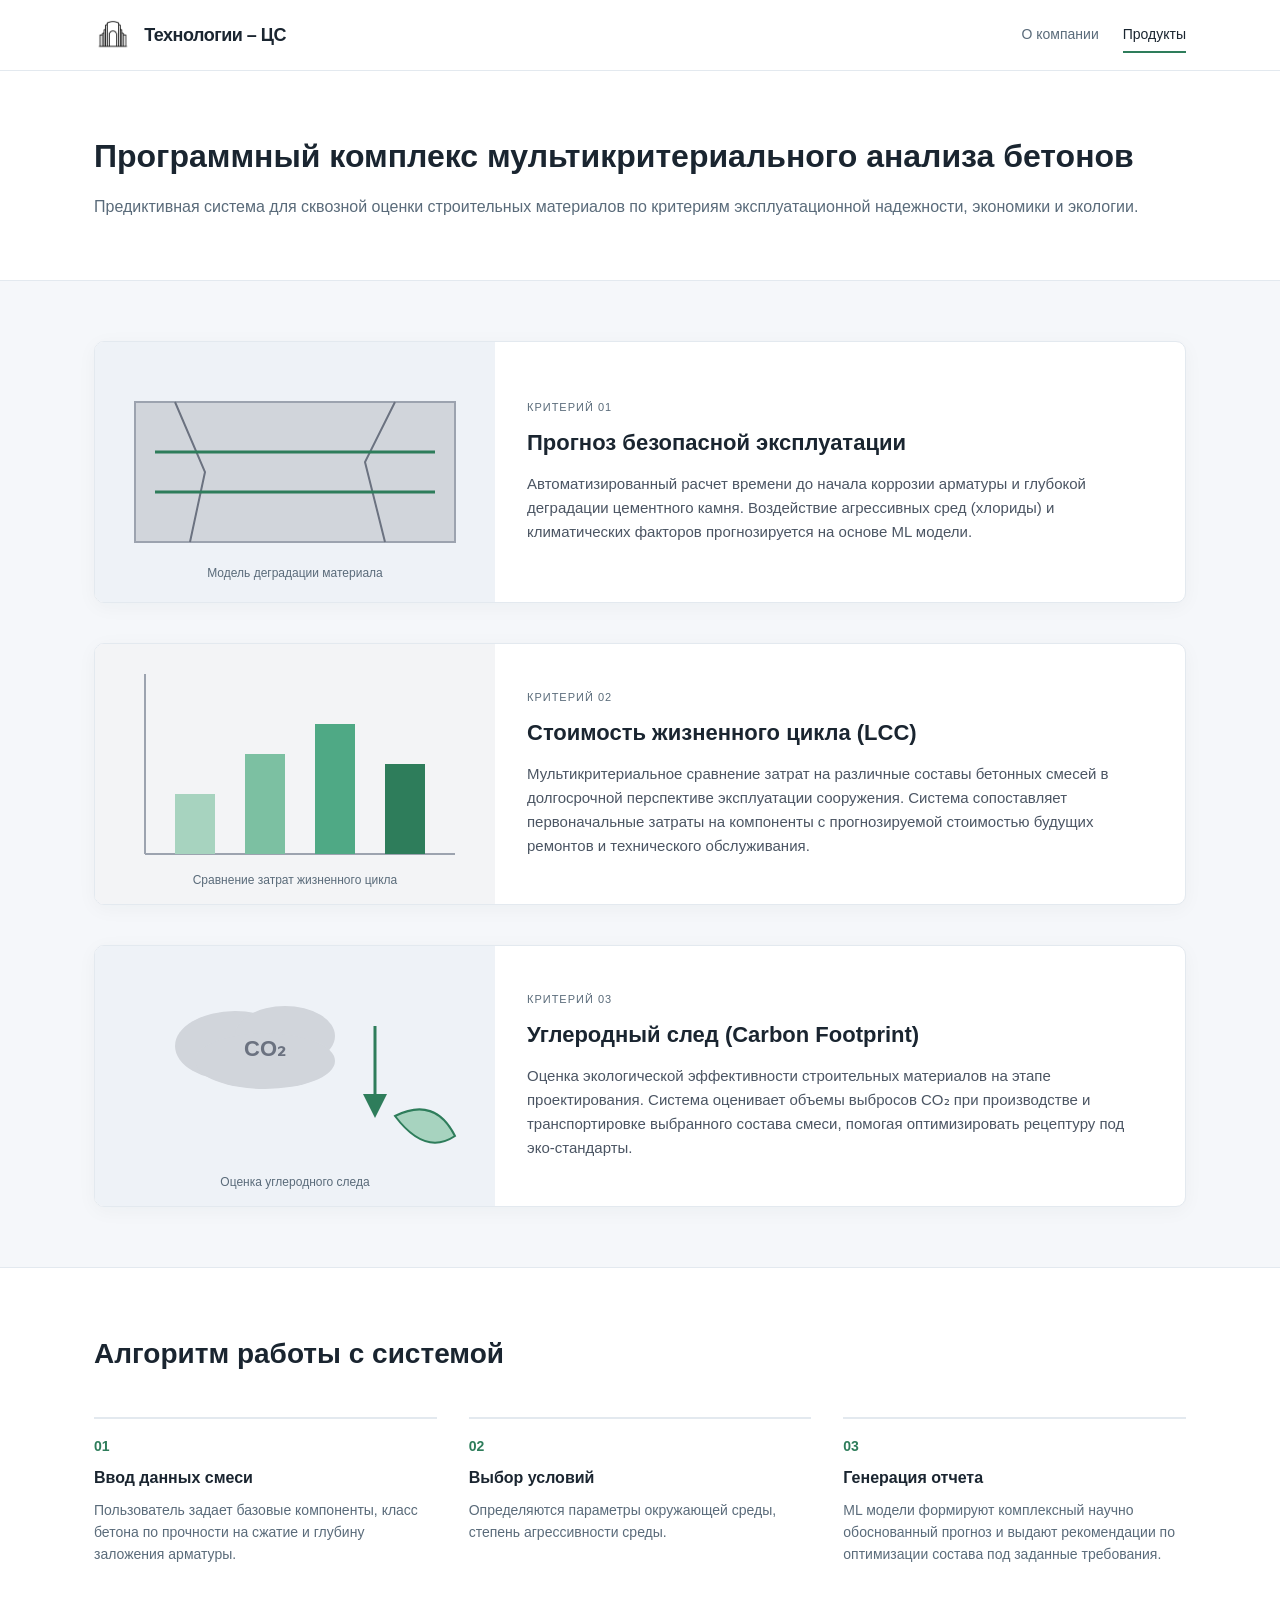
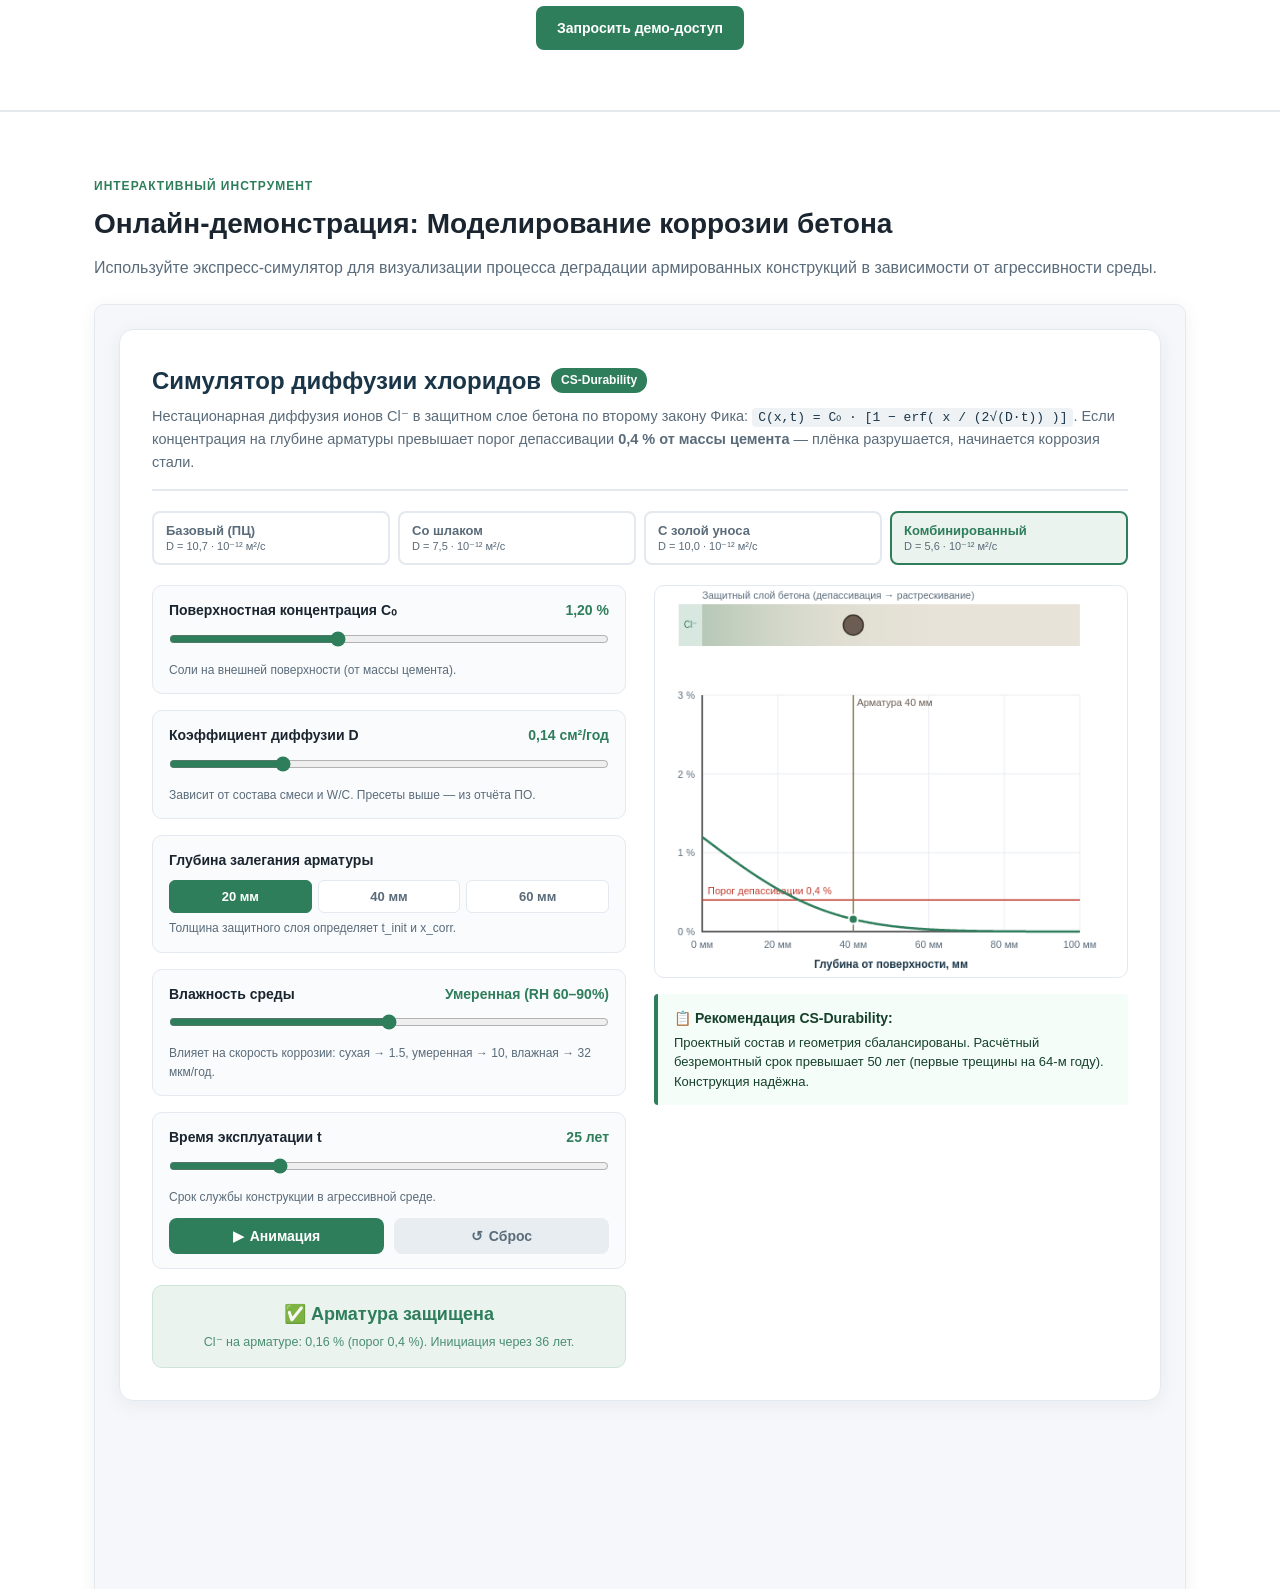
==== products.html @ 57f032d7 "Add files via upload" ====
<!DOCTYPE html>
<html lang="ru">
<head>
    <meta charset="UTF-8">
    <meta name="viewport" content="width=device-width, initial-scale=1.0">
    <title>Продукты | Технологии - CS</title>
    <style>
        /* МИНИМАЛИСТИЧНЫЙ ИНЖЕНЕРНЫЙ СТИЛЬ — согласован с simulator.html */
        :root {
            --bg-color: #f5f7fa;
            --text-color: #1a2530;
            --text-muted: #5a6b7a;
            --border-color: #e3e9ef;
            --accent-color: #2E7D5B;
            --accent-hover: #256448;
            --card-bg: #ffffff;
            --font-family: -apple-system, BlinkMacSystemFont, "Segoe UI", Roboto, Helvetica, Arial, sans-serif;
        }

        * { box-sizing: border-box; margin: 0; padding: 0; }
        html { scroll-padding-top: 80px; }

        body {
            font-family: var(--font-family);
            background-color: var(--bg-color);
            color: var(--text-color);
            line-height: 1.6;
            -webkit-font-smoothing: antialiased;
        }

        .container { width: 100%; max-width: 1140px; margin: 0 auto; padding: 0 24px; }

        /* КНОПКИ */
        .btn {
            display: inline-block;
            padding: 10px 20px;
            font-size: 14px;
            font-weight: 600;
            text-decoration: none;
            border-radius: 8px;
            transition: all 0.15s ease;
            cursor: pointer;
            border: 1px solid transparent;
        }
        .btn-primary { background-color: var(--accent-color); color: #fff; }
        .btn-primary:hover { background-color: var(--accent-hover); }

        a:focus-visible, button:focus-visible, input:focus-visible, textarea:focus-visible {
            outline: 2px solid var(--accent-color);
            outline-offset: 2px;
        }

        /* ШАПКА */
        .site-header {
            background-color: #fff;
            border-bottom: 1px solid var(--border-color);
            position: sticky;
            top: 0;
            z-index: 100;
        }
        .header-wrap {
            display: flex;
            justify-content: space-between;
            align-items: center;
            height: 70px;
        }
        .logo { display: flex; align-items: center; gap: 12px; min-height: 32px; }
        .logo-img { height: 32px; width: auto; filter: grayscale(100%); }
        .logo-text { font-weight: 700; font-size: 18px; letter-spacing: -0.5px; }
        .main-nav { display: flex; gap: 24px; }
        .nav-link {
            color: var(--text-muted);
            text-decoration: none;
            font-size: 14px;
            font-weight: 500;
            padding: 6px 0;
            border-bottom: 2px solid transparent;
            transition: all 0.2s ease;
        }
        .nav-link:hover, .nav-link.active { color: var(--text-color); border-bottom-color: var(--accent-color); }

        /* ЗАГЛАВНЫЙ БЛОК */
        .page-hero {
            background-color: #fff;
            padding: 60px 0;
            border-bottom: 1px solid var(--border-color);
        }

        /* Обёртка на всю ширину контейнера — как остальные секции */
        .page-hero-text {
            width: 100%;
        }
        .page-title { font-size: 32px; margin-bottom: 12px; }

        /* Без max-width — подзаголовок тянется на ту же ширину,
           что и заголовок, правые края совпадают */
        .page-subtitle {
            color: var(--text-muted);
        }

        /* ОБЩИЕ ЗАГОЛОВКИ СЕКЦИЙ */
        .section-header { margin-bottom: 8px; }
        .section-subtitle {
            font-size: 12px;
            text-transform: uppercase;
            letter-spacing: 1px;
            color: var(--accent-color);
            font-weight: 600;
        }
        .section-header h2 { font-size: 28px; margin-top: 4px; }

        /* Без max-width — на всю ширину контейнера, как и всё остальное */
        .section-note { color: var(--text-muted); margin-top: 8px; }

        /* МОДУЛИ */
        .modules-section { padding: 60px 0; }
        .modules-grid { display: flex; flex-direction: column; gap: 40px; }
        .module-card {
            background-color: var(--card-bg);
            border: 1px solid var(--border-color);
            border-radius: 10px;
            display: grid;
            grid-template-columns: 400px 1fr;
            overflow: hidden;
            box-shadow: 0 4px 20px rgba(20, 40, 60, 0.04);
        }
        @media (max-width: 768px) { .module-card { grid-template-columns: 1fr; } }

        .module-image { min-height: 220px; background: #f3f4f6; }
        .module-image img,
        .module-image svg {
            width: 100%;
            height: 100%;
            object-fit: cover;
            display: block;
        }

        .module-content {
            padding: 32px;
            display: flex;
            flex-direction: column;
            justify-content: center;
        }
        .module-meta {
            font-size: 11px;
            text-transform: uppercase;
            color: var(--text-muted);
            letter-spacing: 1px;
            margin-bottom: 8px;
        }
        .module-content h3 { font-size: 22px; margin-bottom: 12px; }
        .module-content p { color: #4b5563; font-size: 15px; }

        /* АЛГОРИТМ */
        .workflow-section {
            background-color: #fff;
            padding: 60px 0;
            border-top: 1px solid var(--border-color);
            border-bottom: 1px solid var(--border-color);
        }
        .workflow-steps {
            display: grid;
            grid-template-columns: repeat(3, 1fr);
            gap: 32px;
            margin-top: 40px;
            margin-bottom: 40px;
        }
        @media (max-width: 768px) { .workflow-steps { grid-template-columns: 1fr; } }
        .step-item { border-top: 2px solid var(--border-color); padding-top: 16px; }
        .step-num { font-size: 14px; font-weight: 700; color: var(--accent-color); margin-bottom: 8px; }
        .step-item h4 { margin-bottom: 8px; font-size: 16px; }
        .step-item p { font-size: 14px; color: var(--text-muted); }
        .workflow-cta { text-align: center; }

        /* СЕКЦИЯ СИМУЛЯТОРА — в стиле simulator.html */
        .simulator-section {
            padding: 60px 0;
            background-color: #fff;
            border-top: 1px solid var(--border-color);
        }
        .simulator-wrapper {
            width: 100%;
            margin-top: 24px;
            border: 1px solid var(--border-color);
            border-radius: 10px;
            overflow: hidden;
            background-color: var(--bg-color);
            box-shadow: 0 4px 20px rgba(20, 40, 60, 0.06);
            /* высоту задаёт iframe, wrapper сжимается под него */
        }
        .simulator-wrapper iframe {
            width: 100%;
            height: 900px;             /* стартовая, скрипт заменит на точную */
            border: none;
            display: block;
            transition: height 0.15s ease;
        }

        /* ПОДВАЛ */
        .site-footer { background-color: #fff; padding: 30px 0; border-top: 1px solid var(--border-color); }
        .footer-wrap { display: flex; justify-content: space-between; align-items: center; }
        @media (max-width: 600px) { .footer-wrap { flex-direction: column; gap: 16px; text-align: center; } }
        .footer-copyright { font-size: 13px; color: var(--text-muted); }
        .fsi-support { display: flex; align-items: center; gap: 12px; }
        .fsi-text { font-size: 12px; color: var(--text-muted); }
        .fsi-logo { height: 24px; width: auto; filter: grayscale(100%); opacity: 0.8; }
    </style>
</head>
<body>

    <!-- ШАПКА САЙТА -->
    <header class="site-header">
        <div class="container header-wrap">
            <div class="logo">
                <img src="logo TCS.png" alt="Логотип Технологии - ЦС" class="logo-img">
                <span class="logo-text">Технологии – ЦС</span>
            </div>
            <nav class="main-nav">
                <a href="index.html" class="nav-link">О компании</a>
                <a href="products.html" class="nav-link active">Продукты</a>
            </nav>
        </div>
    </header>

    <!-- ЗАГЛАВНЫЙ БЛОК -->
    <section class="page-hero">
        <div class="container">
            <div class="page-hero-text">
                <h1 class="page-title">Программный комплекс мультикритериального анализа бетонов</h1>
                <p class="page-subtitle">Предиктивная система для сквозной оценки строительных материалов по критериям эксплуатационной надежности, экономики и экологии.</p>
            </div>
        </div>
    </section>

    <!-- КЛЮЧЕВЫЕ МОДУЛИ -->
    <section class="modules-section">
        <div class="container">
            <div class="modules-grid">

                <!-- Модуль 1 -->
                <div class="module-card">
                    <div class="module-image">
                        <svg viewBox="0 0 400 260" xmlns="http://www.w3.org/2000/svg" role="img" aria-label="Прогноз безопасной эксплуатации">
                            <rect width="400" height="260" fill="#eef2f7"/>
                            <rect x="40" y="60" width="320" height="140" fill="#d1d5db" stroke="#9ca3af" stroke-width="2"/>
                            <path d="M80 60 L110 130 L95 200" fill="none" stroke="#6b7280" stroke-width="2"/>
                            <path d="M300 60 L270 120 L290 200" fill="none" stroke="#6b7280" stroke-width="2"/>
                            <line x1="60" y1="110" x2="340" y2="110" stroke="#2E7D5B" stroke-width="3"/>
                            <line x1="60" y1="150" x2="340" y2="150" stroke="#2E7D5B" stroke-width="3"/>
                            <text x="200" y="235" text-anchor="middle" font-family="-apple-system,Segoe UI,Roboto,sans-serif" font-size="12" fill="#5a6b7a">Модель деградации материала</text>
                        </svg>
                    </div>
                    <div class="module-content">
                        <span class="module-meta">Критерий 01</span>
                        <h3>Прогноз безопасной эксплуатации</h3>
                        <p>Автоматизированный расчет времени до начала коррозии арматуры и глубокой деградации цементного камня. Воздействие агрессивных сред (хлориды) и климатических факторов прогнозируется на основе ML модели.</p>
                    </div>
                </div>

                <!-- Модуль 2 -->
                <div class="module-card">
                    <div class="module-image">
                        <svg viewBox="0 0 400 260" xmlns="http://www.w3.org/2000/svg" role="img" aria-label="Стоимость жизненного цикла">
                            <rect width="400" height="260" fill="#f3f4f6"/>
                            <line x1="50" y1="30" x2="50" y2="210" stroke="#9ca3af" stroke-width="2"/>
                            <line x1="50" y1="210" x2="360" y2="210" stroke="#9ca3af" stroke-width="2"/>
                            <rect x="80" y="150" width="40" height="60" fill="#a7d3bf"/>
                            <rect x="150" y="110" width="40" height="100" fill="#7cc0a2"/>
                            <rect x="220" y="80" width="40" height="130" fill="#4fa985"/>
                            <rect x="290" y="120" width="40" height="90" fill="#2E7D5B"/>
                            <text x="200" y="240" text-anchor="middle" font-family="-apple-system,Segoe UI,Roboto,sans-serif" font-size="12" fill="#5a6b7a">Сравнение затрат жизненного цикла</text>
                        </svg>
                    </div>
                    <div class="module-content">
                        <span class="module-meta">Критерий 02</span>
                        <h3>Стоимость жизненного цикла (LCC)</h3>
                        <p>Мультикритериальное сравнение затрат на различные составы бетонных смесей в долгосрочной перспективе эксплуатации сооружения. Система сопоставляет первоначальные затраты на компоненты с прогнозируемой стоимостью будущих ремонтов и технического обслуживания.</p>
                    </div>
                </div>

                <!-- Модуль 3 -->
                <div class="module-card">
                    <div class="module-image">
                        <svg viewBox="0 0 400 260" xmlns="http://www.w3.org/2000/svg" role="img" aria-label="Углеродный след бетона">
                            <rect width="400" height="260" fill="#eef2f7"/>
                            <ellipse cx="140" cy="100" rx="60" ry="35" fill="#d1d5db"/>
                            <ellipse cx="190" cy="90" rx="50" ry="30" fill="#d1d5db"/>
                            <ellipse cx="170" cy="115" rx="70" ry="28" fill="#d1d5db"/>
                            <text x="170" y="110" text-anchor="middle" font-family="-apple-system,Segoe UI,Roboto,sans-serif" font-size="22" font-weight="700" fill="#6b7280">CO₂</text>
                            <path d="M280 80 L280 160" stroke="#2E7D5B" stroke-width="3" marker-end="url(#arr)"/>
                            <defs>
                                <marker id="arr" markerWidth="8" markerHeight="8" refX="4" refY="4" orient="auto">
                                    <path d="M0 0 L8 4 L0 8 Z" fill="#2E7D5B"/>
                                </marker>
                            </defs>
                            <path d="M300 170 Q 340 150 360 190 Q 330 210 300 170 Z" fill="#a7d3bf" stroke="#2E7D5B" stroke-width="2"/>
                            <text x="200" y="240" text-anchor="middle" font-family="-apple-system,Segoe UI,Roboto,sans-serif" font-size="12" fill="#5a6b7a">Оценка углеродного следа</text>
                        </svg>
                    </div>
                    <div class="module-content">
                        <span class="module-meta">Критерий 03</span>
                        <h3>Углеродный след (Carbon Footprint)</h3>
                        <p>Оценка экологической эффективности строительных материалов на этапе проектирования. Система оценивает объемы выбросов CO₂ при производстве и транспортировке выбранного состава смеси, помогая оптимизировать рецептуру под эко-стандарты.</p>
                    </div>
                </div>

            </div>
        </div>
    </section>

    <!-- КАК ЭТО РАБОТАЕТ -->
    <section class="workflow-section">
        <div class="container">
            <div class="section-header">
                <h2>Алгоритм работы с системой</h2>
            </div>
            <div class="workflow-steps">
                <div class="step-item">
                    <div class="step-num">01</div>
                    <h4>Ввод данных смеси</h4>
                    <p>Пользователь задает базовые компоненты, класс бетона по прочности на сжатие и глубину заложения арматуры.</p>
                </div>
                <div class="step-item">
                    <div class="step-num">02</div>
                    <h4>Выбор условий</h4>
                    <p>Определяются параметры окружающей среды, степень агрессивности среды.</p>
                </div>
                <div class="step-item">
                    <div class="step-num">03</div>
                    <h4>Генерация отчета</h4>
                    <p>ML модели формируют комплексный научно обоснованный прогноз и выдают рекомендации по оптимизации состава под заданные требования.</p>
                </div>
            </div>
            <div class="workflow-cta">
                <a href="index.html#contact" class="btn btn-primary">Запросить демо-доступ</a>
            </div>
        </div>
    </section>

    <!-- БЛОК С ОНЛАЙН СИМУЛЯТОРОМ (в конце страницы) -->
    <section class="simulator-section">
        <div class="container">
            <div class="section-header">
                <span class="section-subtitle">Интерактивный инструмент</span>
                <h2>Онлайн-демонстрация: Моделирование коррозии бетона</h2>
                <p class="section-note">
                    Используйте экспресс-симулятор для визуализации процесса деградации армированных конструкций в зависимости от агрессивности среды.
                </p>
            </div>

            <div class="simulator-wrapper">
                <iframe
                    src="simulator.html"
                    title="Симулятор диффузии хлоридов CS-Durability"
                    loading="lazy"
                    allow="fullscreen">
                </iframe>
            </div>
        </div>
    </section>

    <!-- ПОДВАЛ -->
    <footer class="site-footer">
        <div class="container footer-wrap">
             <div class="fsi-support">
                <span class="fsi-text">Проект создан при поддержке ФГБУ "Фонд содействия развитию малых форм предприятий в научно-технической сфере" в рамках программы "Студенческий стартап" федерального проекта "Платформа университетского технологического предпринимательства"</span>
                <img src="head_logo_fasie.png" alt="Логотип ФСИ" class="fsi-logo">
            </div>
        </div>
    </footer>

    <!-- АВТО-ВЫСОТА IFRAME СИМУЛЯТОРА -->
    <script>
    (function () {
        var iframe = document.querySelector('.simulator-wrapper iframe');
        if (!iframe) return;

        window.addEventListener('message', function (e) {
            var data = e.data;
            if (!data || data.type !== 'cs-simulator-height') return;
            if (typeof data.height !== 'number' || data.height < 200) return;

            // Высота ставится на iframe; wrapper (height: auto) сжимается под него
            iframe.style.height = (data.height + 4) + 'px';
        });
    })();
    </script>

</body>
</html>
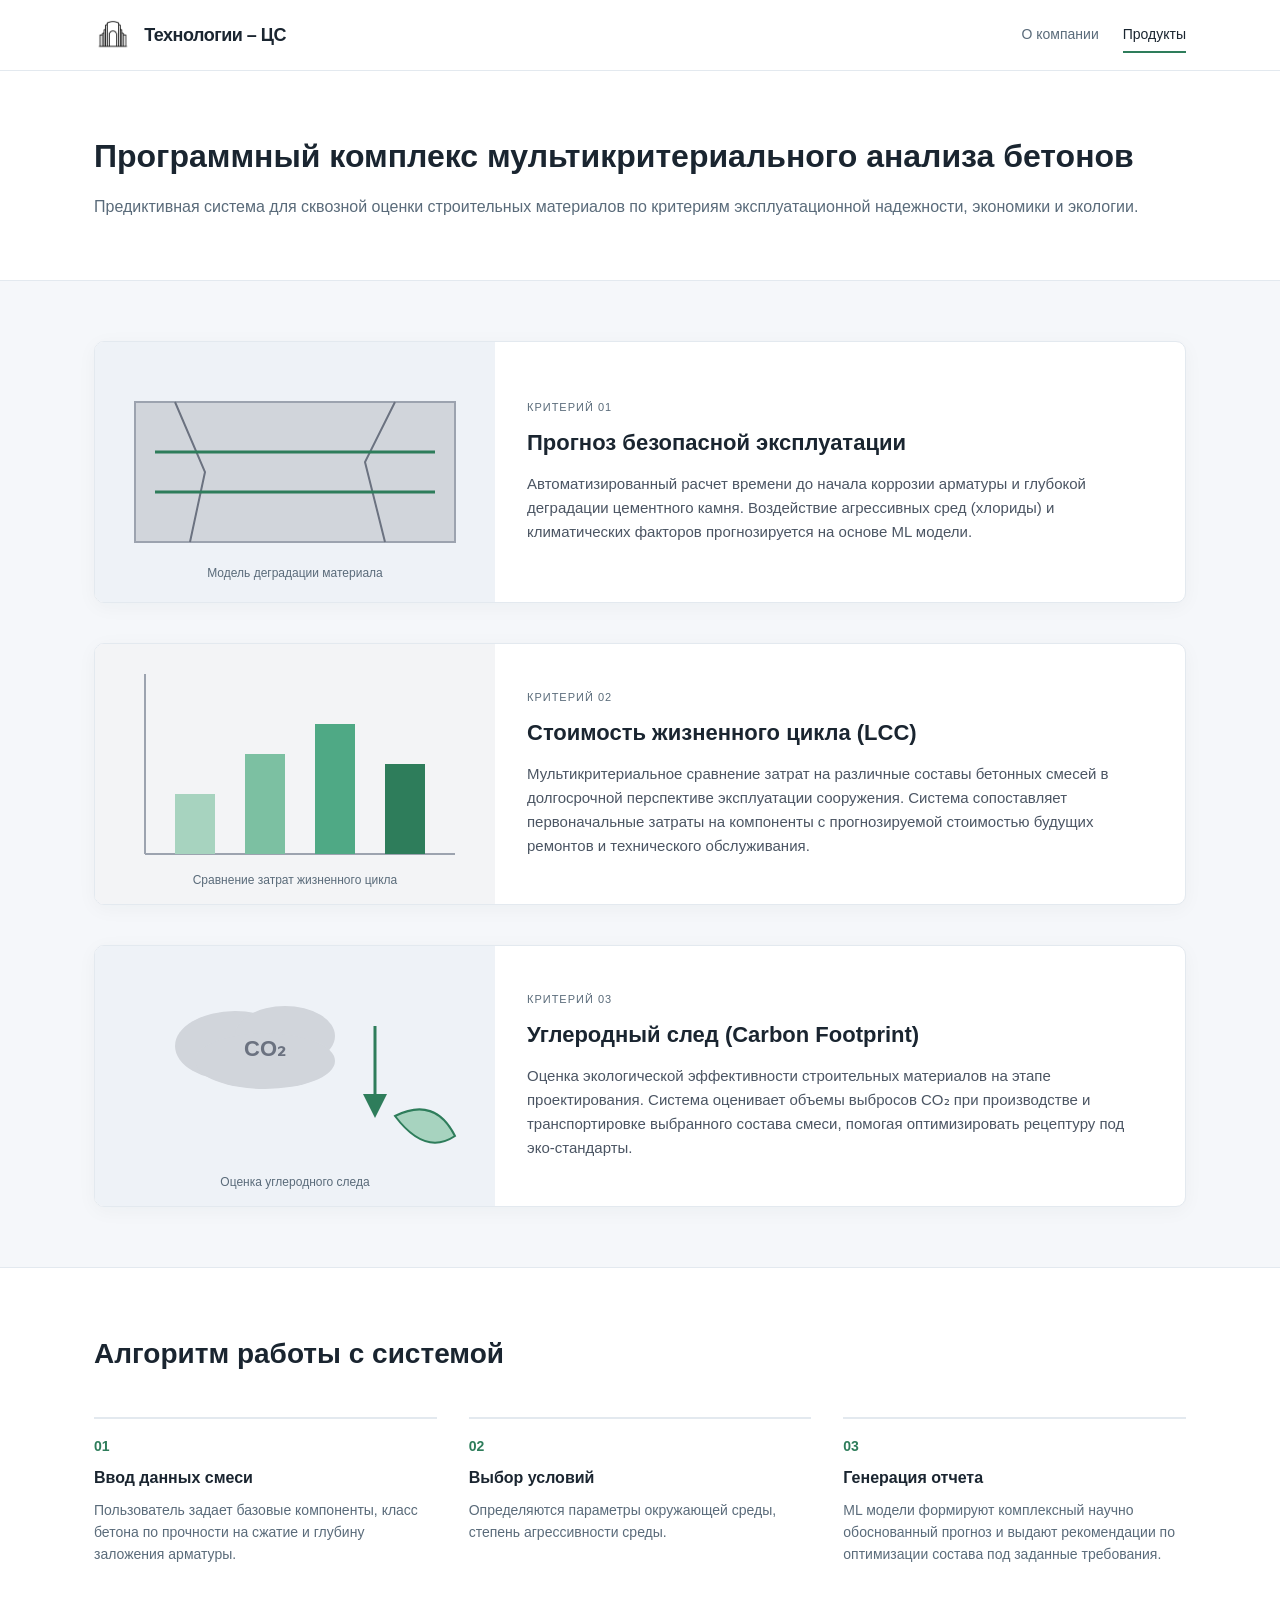
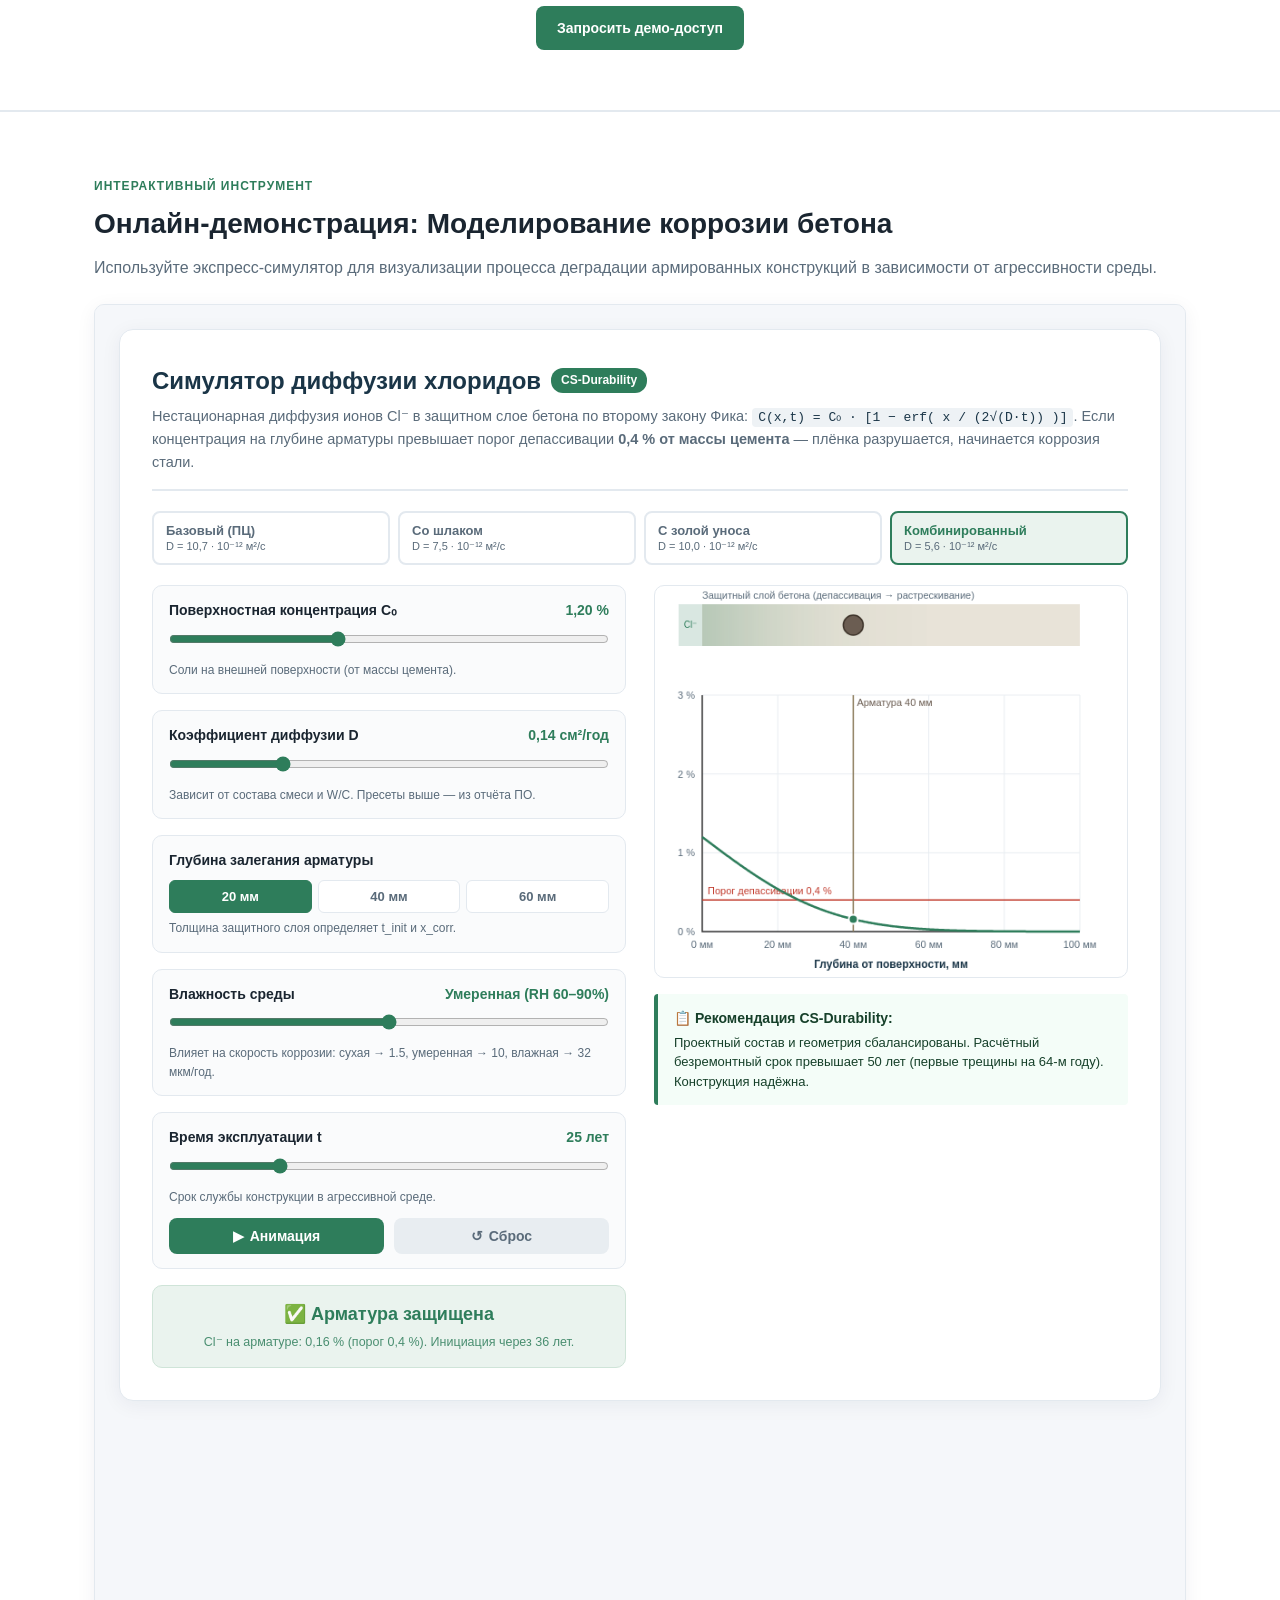
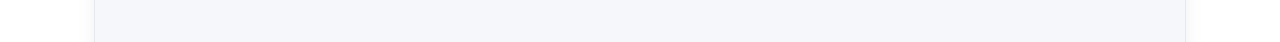
==== commit 45214530: "Update products.html лого 2" ====
--- a/products.html
+++ b/products.html
@@ -197,13 +197,44 @@
         }
 
         /* ПОДВАЛ */
-        .site-footer { background-color: #fff; padding: 30px 0; border-top: 1px solid var(--border-color); }
+       .site-footer { background-color: #fff; padding: 40px 0; }
         .footer-wrap { display: flex; justify-content: space-between; align-items: center; }
         @media (max-width: 600px) { .footer-wrap { flex-direction: column; gap: 16px; text-align: center; } }
-        .footer-copyright { font-size: 13px; color: var(--text-muted); }
-        .fsi-support { display: flex; align-items: center; gap: 12px; }
-        .fsi-text { font-size: 12px; color: var(--text-muted); }
-        .fsi-logo { height: 24px; width: auto; filter: grayscale(100%); opacity: 0.8; }
+        .footer-copyright { font-size: 15px; color: var(--text-muted); }
+        .fsi-support { display: flex; align-items: center; gap: 24px; }
+
+        /* Текст подписи в подвале */
+        .fsi-text {
+            font-size: 16px;
+            color: var(--text-muted);
+            line-height: 1.5;
+        }
+
+        /* Контейнер для двух логотипов: одинаковый размер + ровный отступ */
+        .fsi-logos {
+            display: flex;
+            align-items: center;
+            gap: 20px;
+            flex-shrink: 0;
+        }
+
+        /* Общий стиль для обоих логотипов — одинаковый размер */
+        .fsi-logo {
+            height: 56px;
+            width: auto;
+            max-width: 220px;
+            object-fit: contain;
+            filter: grayscale(100%);
+            opacity: 0.95;
+            flex-shrink: 0;
+        }
+
+        @media (max-width: 600px) {
+            .fsi-support { flex-direction: column; align-items: center; text-align: center; }
+            .fsi-text { font-size: 15px; }
+            .fsi-logos { gap: 16px; }
+            .fsi-logo { height: 48px; max-width: 180px; }
+        }
     </style>
 </head>
 <body>
@@ -362,9 +393,14 @@
     <!-- ПОДВАЛ -->
     <footer class="site-footer">
         <div class="container footer-wrap">
-             <div class="fsi-support">
+
+            <div class="fsi-support">
                 <span class="fsi-text">Проект создан при поддержке ФГБУ "Фонд содействия развитию малых форм предприятий в научно-технической сфере" в рамках программы "Студенческий стартап" федерального проекта "Платформа университетского технологического предпринимательства"</span>
-                <img src="head_logo_fasie.png" alt="Логотип ФСИ" class="fsi-logo">
+                <div class="fsi-logos">
+                    <img src="head_logo_fasie.png" alt="Логотип ФСИ" class="fsi-logo">
+                    <!-- Второй логотип -->
+                    <img src="logo putp.png" alt="Второй логотип" class="fsi-logo">
+                </div>
             </div>
         </div>
     </footer>
@@ -387,4 +423,4 @@
     </script>
 
 </body>
-</html>+</html>
